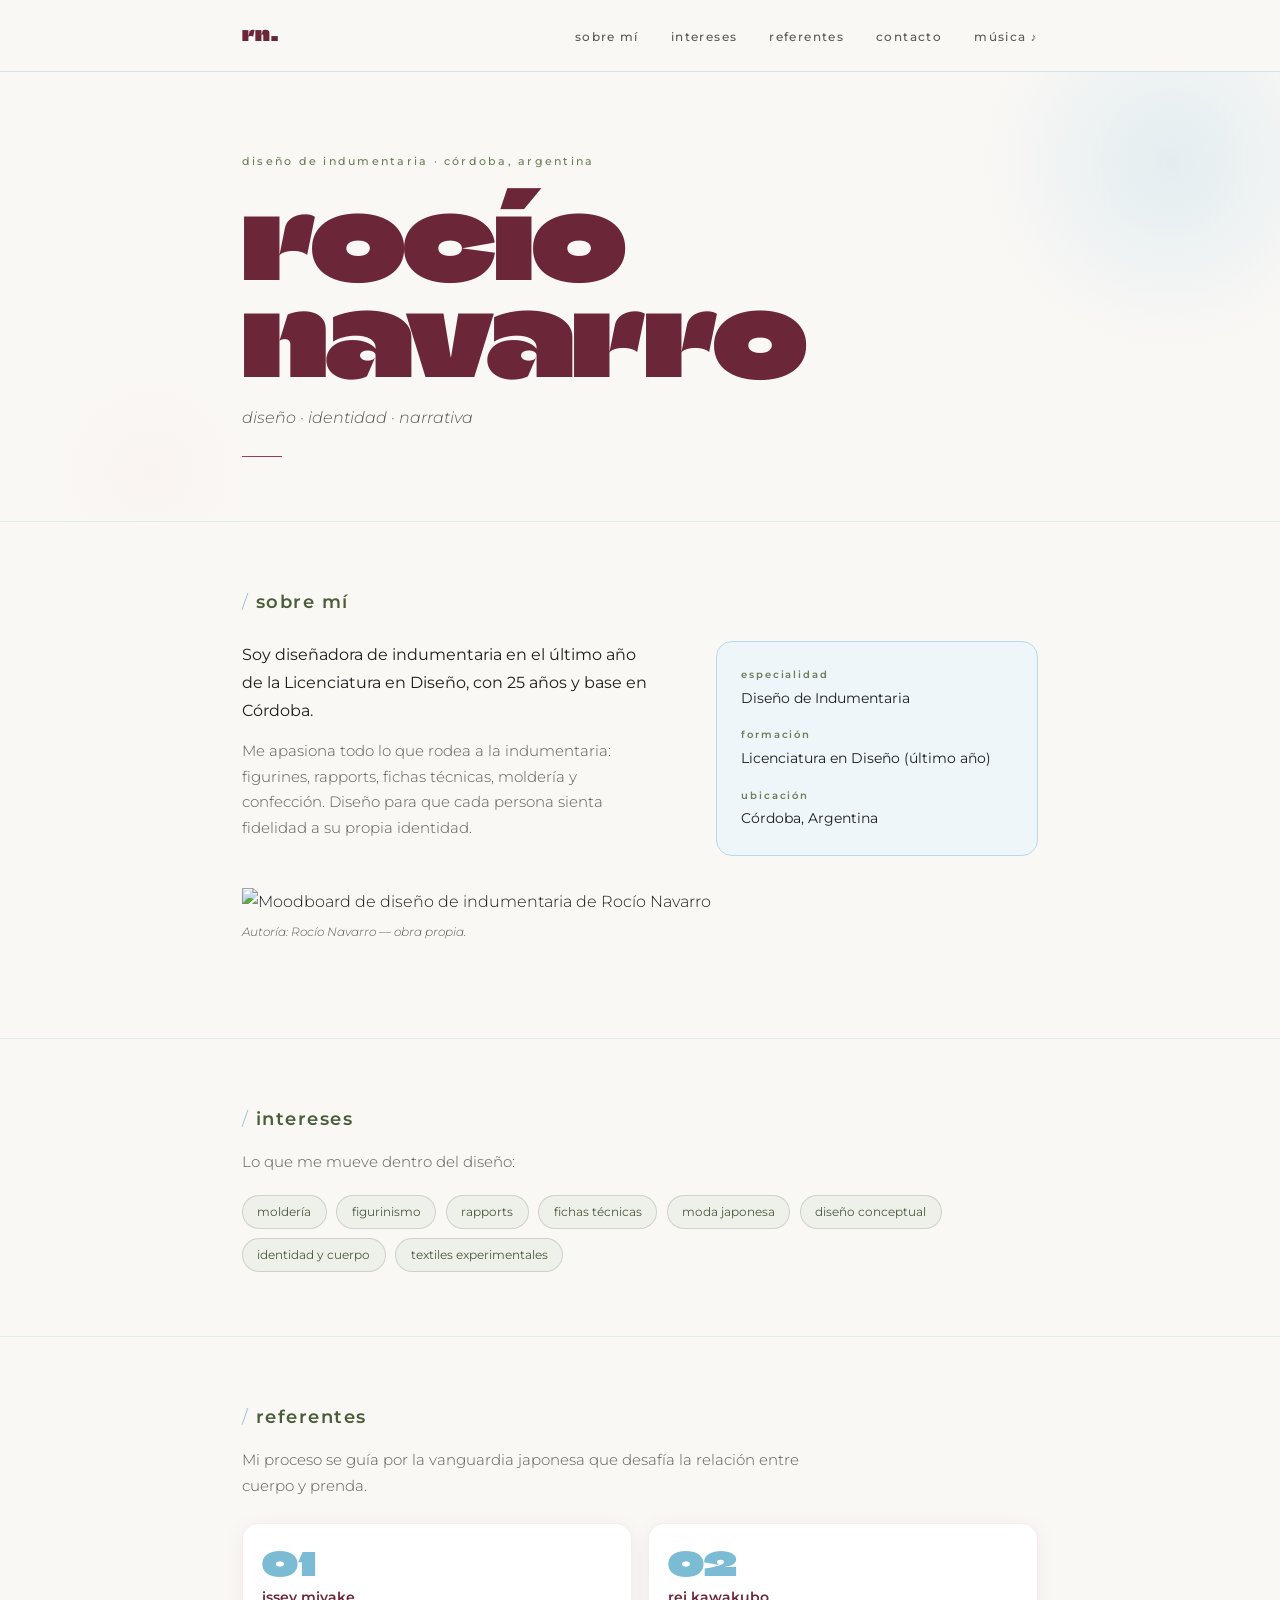
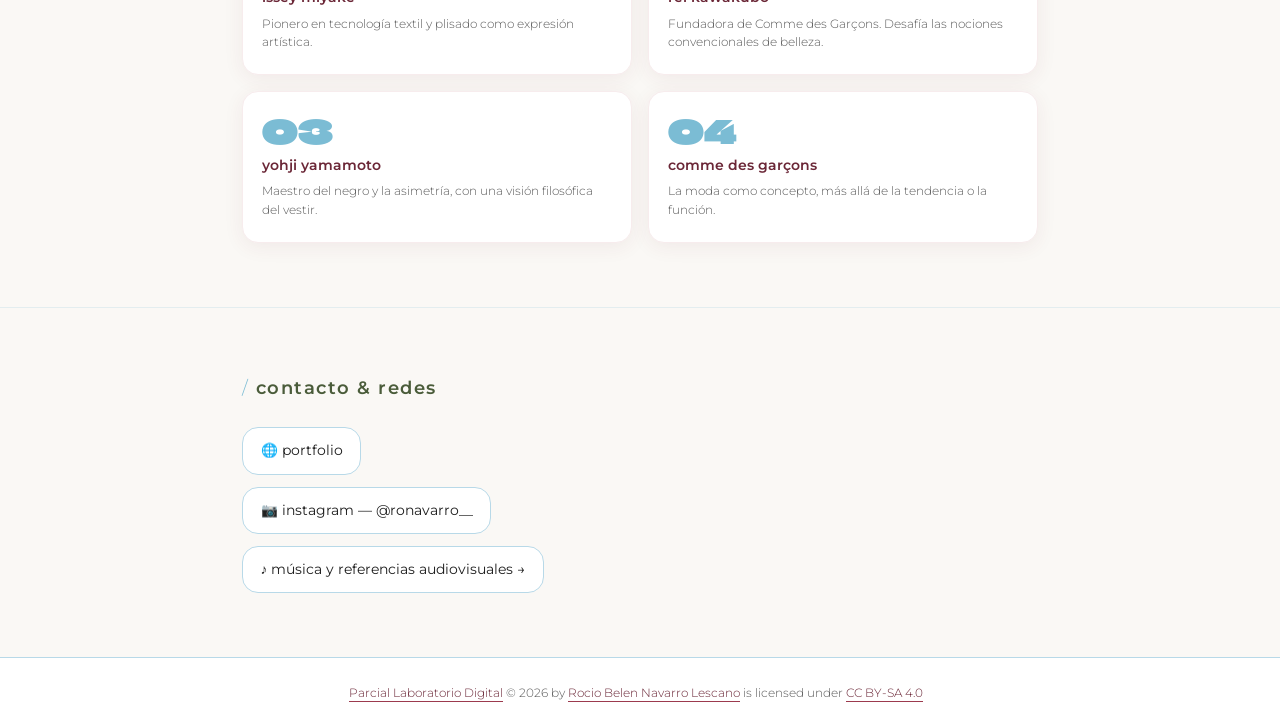
==== index.html @ 69ab8618 "publish" ====
<!DOCTYPE html>
<html lang="es">
<head>
  <meta charset="UTF-8" />
  <meta name="viewport" content="width=device-width, initial-scale=1.0" />
  <meta name="description" content="Portfolio de Rocío Navarro, diseñadora de indumentaria de Córdoba." />
  <title>Rocío Navarro — Diseño de Indumentaria</title>
  <link rel="stylesheet" href="style.css" />
  <link rel="license" href="https://creativecommons.org/licenses/by-nc-sa/4.0/" />
</head>
<body>
 
  <!-- NAV -->
  <nav aria-label="Navegación principal">
    <div class="contenedor nav-inner">
      <a href="index.html" class="nav-marca">rn.</a>
      <ul class="nav-links">
        <li><a href="#sobre-mi">sobre mí</a></li>
        <li><a href="#intereses">intereses</a></li>
        <li><a href="#referentes">referentes</a></li>
        <li><a href="#contacto">contacto</a></li>
        <li><a href="media.html">música ♪</a></li>
      </ul>
    </div>
  </nav>
 
  <!-- HERO -->
  <header>
    <div class="hero-blob hero-blob-1" aria-hidden="true"></div>
    <div class="hero-blob hero-blob-2" aria-hidden="true"></div>
    <div class="contenedor">
      <span class="hero-label">diseño de indumentaria · córdoba, argentina</span>
      <h1>rocío<br>navarro</h1>
      <p class="hero-sub">diseño · identidad · narrativa</p>
      <div class="hero-linea"></div>
    </div>
  </header>
 
  <main>
 
    <!-- SOBRE MÍ -->
    <section id="sobre-mi" aria-labelledby="t-sobre">
      <div class="contenedor">
        <h2 id="t-sobre">sobre mí</h2>
 
        <div class="sobre-grid">
          <div>
            <p class="lead">
              Soy diseñadora de indumentaria en el último año de la Licenciatura en Diseño, con 25 años y base en Córdoba.
            </p>
            <p>
              Me apasiona todo lo que rodea a la indumentaria: figurines, rapports, fichas técnicas, moldería y confección. Diseño para que cada persona sienta fidelidad a su propia identidad.
            </p>
          </div>
 
          <div class="datos-card" aria-label="Datos rápidos">
            <div class="dato">
              <span class="dato-label">especialidad</span>
              <span class="dato-valor">Diseño de Indumentaria</span>
            </div>
            <div class="dato">
              <span class="dato-label">formación</span>
              <span class="dato-valor">Licenciatura en Diseño (último año)</span>
            </div>
            <div class="dato">
              <span class="dato-label">ubicación</span>
              <span class="dato-valor">Córdoba, Argentina</span>
            </div>
          </div>
        </div>
 
        <!-- IMAGEN -->
        <figure class="imagen-wrapper">
          <img
            src="imagenes/moodboard diseño.jpg"
            alt="Moodboard de diseño de indumentaria de Rocío Navarro"
            class="imagen-moodboard de diseño"
            width="860" height="480"
            loading="lazy"
          />
          <figcaption>
            Autoría: Rocío Navarro — obra propia.
            <!-- Si usás imagen de Wikimedia Commons reemplazá con: Autor, Título, Wikimedia Commons, licencia. -->
          </figcaption>
        </figure>
 
      </div>
    </section>
 
    <!-- INTERESES -->
    <section id="intereses" aria-labelledby="t-int">
      <div class="contenedor">
        <h2 id="t-int">intereses</h2>
        <p>Lo que me mueve dentro del diseño:</p>
        <div class="tags" role="list">
          <span class="tag" role="listitem">moldería</span>
          <span class="tag" role="listitem">figurinismo</span>
          <span class="tag" role="listitem">rapports</span>
          <span class="tag" role="listitem">fichas técnicas</span>
          <span class="tag" role="listitem">moda japonesa</span>
          <span class="tag" role="listitem">diseño conceptual</span>
          <span class="tag" role="listitem">identidad y cuerpo</span>
          <span class="tag" role="listitem">textiles experimentales</span>
        </div>
      </div>
    </section>
 
    <!-- REFERENTES -->
    <section id="referentes" aria-labelledby="t-ref">
      <div class="contenedor">
        <h2 id="t-ref">referentes</h2>
        <p>Mi proceso se guía por la vanguardia japonesa que desafía la relación entre cuerpo y prenda.</p>
        <ul class="ref-grid">
          <li class="ref-card">
            <span class="ref-num">01</span>
            <span class="ref-nombre">issey miyake</span>
            <p class="ref-desc">Pionero en tecnología textil y plisado como expresión artística.</p>
          </li>
          <li class="ref-card">
            <span class="ref-num">02</span>
            <span class="ref-nombre">rei kawakubo</span>
            <p class="ref-desc">Fundadora de Comme des Garçons. Desafía las nociones convencionales de belleza.</p>
          </li>
          <li class="ref-card">
            <span class="ref-num">03</span>
            <span class="ref-nombre">yohji yamamoto</span>
            <p class="ref-desc">Maestro del negro y la asimetría, con una visión filosófica del vestir.</p>
          </li>
          <li class="ref-card">
            <span class="ref-num">04</span>
            <span class="ref-nombre">comme des garçons</span>
            <p class="ref-desc">La moda como concepto, más allá de la tendencia o la función.</p>
          </li>
        </ul>
      </div>
    </section>
 
    <!-- CONTACTO -->
    <section id="contacto" aria-labelledby="t-con">
      <div class="contenedor">
        <h2 id="t-con">contacto &amp; redes</h2>
        <ul class="redes-lista">
          <li class="red-item">
            <a href="https://navarrorocio.wixsite.com/portfolio/sobre-m%C3%AD" target="_blank" rel="noopener noreferrer">
              🌐 portfolio
            </a>
          </li>
          <li class="red-item">
            <a href="https://www.instagram.com/ronavarro__?igsh=MW1ydWlncG5xemR0cw%3D%3D&utm_source=qr" target="_blank" rel="noopener noreferrer">
              📷 instagram — @ronavarro__
            </a>
          </li>
          <li class="red-item">
            <a href="media.html">♪ música y referencias audiovisuales →</a>
          </li>
        </ul>
 

 
      </div>
    </section>
 
  </main>
 
  <footer>
    <div class="contenedor">
      <p><a href="https://example.com">Parcial Laboratorio Digital</a> © 2026 by <a href="https://example.com">Rocio Belen Navarro Lescano</a> is licensed under <a href="https://creativecommons.org/licenses/by-sa/4.0/">CC BY-SA 4.0</a><img src="https://mirrors.creativecommons.org/presskit/icons/cc.svg" alt="" style="max-width: 1em;max-height:1em;margin-left: .2em;"><img src="https://mirrors.creativecommons.org/presskit/icons/by.svg" alt="" style="max-width: 1em;max-height:1em;margin-left: .2em;"><img src="https://mirrors.creativecommons.org/presskit/icons/sa.svg" alt="" style="max-width: 1em;max-height:1em;margin-left: .2em;"></p>
    </div>
  </footer>
 
</body>
</html>
---- style.css ----
/* ============================================
   ROCÍO NAVARRO — Portfolio CSS v2
   Fuentes: Climate Crisis (display) + Montserrat
   Paleta: bordo, verde musgo, celeste cielo
   ============================================ */
 
@import url('https://fonts.googleapis.com/css2?family=Climate+Crisis&family=Montserrat:ital,wght@0,300;0,400;0,500;0,600;1,300;1,400&display=swap');
 
/* === VARIABLES === */
:root {
  --bordo: #6B2737;
  --bordo-claro: #9C3A4E;
  --bordo-suave: #f7eced;
  --musgo: #4A5C3A;
  --musgo-claro: #6B7F58;
  --musgo-suave: #eef0ea;
  --celeste: #7BBCD4;
  --celeste-claro: #B8D9E8;
  --celeste-suave: #EEF6FA;
  --crema: #FAF8F5;
  --texto: #1e1e1e;
  --texto-suave: #5a5a5a;
  --blanco: #ffffff;
 
  --font-display: 'Climate Crisis', sans-serif;
  --font-body: 'Montserrat', sans-serif;
 
  --radio: 4px;
  --radio-grande: 16px;
  --sombra: 0 4px 20px rgba(107, 39, 55, 0.07);
  --sombra-hover: 0 8px 32px rgba(107, 39, 55, 0.13);
}
 
/* === RESET === */
*, *::before, *::after { box-sizing: border-box; margin: 0; padding: 0; }
html { scroll-behavior: smooth; }
 
body {
  background-color: var(--crema);
  color: var(--texto);
  font-family: var(--font-body);
  font-weight: 300;
  font-size: 1rem;
  line-height: 1.7;
  -webkit-font-smoothing: antialiased;
}
 
/* === TIPOGRAFÍA === */
 
h1 {
  font-family: var(--font-display);
  font-size: clamp(3rem, 8vw, 6.5rem);
  line-height: 0.95;
  color: var(--bordo);
  letter-spacing: -0.02em;
  text-transform: lowercase;
}
 
h2 {
  font-family: var(--font-body);
  font-weight: 600;
  font-size: clamp(1rem, 2vw, 1.15rem);
  color: var(--musgo);
  letter-spacing: 0.08em;
  text-transform: lowercase;
  margin-bottom: 1rem;
}
 
h2::before {
  content: '/ ';
  color: var(--celeste);
  font-weight: 300;
}
 
p {
  font-family: var(--font-body);
  font-size: 0.92rem;
  line-height: 1.75;
  color: var(--texto-suave);
  max-width: 58ch;
  margin-bottom: 0.85rem;
  font-weight: 300;
}
 
p:last-child { margin-bottom: 0; }
 
p.lead {
  font-size: 1rem;
  font-weight: 400;
  color: var(--texto);
  max-width: 52ch;
}
 
a {
  color: var(--bordo);
  text-decoration: none;
  border-bottom: 1px solid var(--bordo-claro);
  padding-bottom: 1px;
  transition: color 0.2s, border-color 0.2s;
}
a:hover {
  color: var(--musgo);
  border-color: var(--musgo);
}
 
/* === LAYOUT === */
 
.contenedor {
  max-width: 860px;
  margin: 0 auto;
  padding: 0 2rem;
}
 
/* === NAV === */
 
nav {
  padding: 1.25rem 0;
  border-bottom: 1px solid rgba(123,188,212,0.3);
  position: sticky;
  top: 0;
  background: rgba(250,248,245,0.92);
  backdrop-filter: blur(10px);
  z-index: 100;
}
 
.nav-inner {
  display: flex;
  justify-content: space-between;
  align-items: center;
}
 
.nav-marca {
  font-family: var(--font-display);
  font-size: 1.1rem;
  color: var(--bordo);
  border-bottom: none;
  letter-spacing: 0.02em;
}
.nav-marca:hover { color: var(--bordo); border-bottom: none; }
 
.nav-links {
  display: flex;
  gap: 2rem;
  list-style: none;
}
 
.nav-links a {
  font-size: 0.72rem;
  font-weight: 500;
  letter-spacing: 0.12em;
  text-transform: lowercase;
  color: var(--texto-suave);
  border-bottom: none;
  transition: color 0.2s;
}
.nav-links a:hover { color: var(--bordo); border-bottom: none; }
 
/* === HERO === */
 
header {
  padding: 5rem 0 4rem;
  border-bottom: 1px solid rgba(123,188,212,0.2);
  position: relative;
  overflow: hidden;
}
 
.hero-blob {
  position: absolute;
  border-radius: 50%;
  pointer-events: none;
  opacity: 0.35;
}
.hero-blob-1 {
  width: 380px; height: 380px;
  top: -100px; right: -80px;
  background: radial-gradient(circle, var(--celeste-claro), transparent 70%);
}
.hero-blob-2 {
  width: 220px; height: 220px;
  bottom: -60px; left: 40px;
  background: radial-gradient(circle, var(--bordo-suave), transparent 70%);
}
 
.hero-label {
  font-size: 0.7rem;
  font-weight: 500;
  letter-spacing: 0.2em;
  text-transform: lowercase;
  color: var(--musgo-claro);
  margin-bottom: 1.2rem;
  display: block;
}
 
.hero-sub {
  font-family: var(--font-body);
  font-style: italic;
  font-weight: 300;
  font-size: 1rem;
  color: var(--texto-suave);
  margin-top: 1.2rem;
}
 
.hero-linea {
  width: 40px;
  height: 1px;
  background: var(--bordo-claro);
  margin-top: 1.5rem;
}
 
/* === SECCIONES === */
 
section {
  padding: 4rem 0;
  border-bottom: 1px solid rgba(123,188,212,0.18);
}
section:last-of-type { border-bottom: none; }
 
/* === SOBRE MÍ === */
 
.sobre-grid {
  display: grid;
  grid-template-columns: 1.3fr 1fr;
  gap: 3.5rem;
  align-items: start;
  margin-top: 1.5rem;
}
 
.datos-card {
  background: var(--celeste-suave);
  border: 1px solid var(--celeste-claro);
  border-radius: var(--radio-grande);
  padding: 1.5rem;
  display: flex;
  flex-direction: column;
  gap: 1rem;
}
 
.dato {
  display: flex;
  flex-direction: column;
  gap: 2px;
}
 
.dato-label {
  font-size: 0.65rem;
  font-weight: 600;
  letter-spacing: 0.18em;
  text-transform: lowercase;
  color: var(--musgo-claro);
}
 
.dato-valor {
  font-family: var(--font-body);
  font-size: 0.9rem;
  font-weight: 400;
  color: var(--texto);
}
 
/* === IMAGEN === */
 
.imagen-wrapper { margin: 2rem 0; }
 
.imagen-portfolio {
  width: 100%;
  height: auto;
  display: block;
  border-radius: var(--radio-grande);
  object-fit: cover;
  box-shadow: var(--sombra);
  transition: box-shadow 0.3s;
}
.imagen-portfolio:hover { box-shadow: var(--sombra-hover); }
 
figcaption {
  font-size: 0.72rem;
  color: var(--texto-suave);
  font-style: italic;
  margin-top: 0.6rem;
  line-height: 1.5;
}
 
/* === TAGS === */
 
.tags {
  display: flex;
  flex-wrap: wrap;
  gap: 0.6rem;
  margin-top: 1.2rem;
}
 
.tag {
  background: var(--musgo-suave);
  border: 1px solid rgba(74,92,58,0.2);
  border-radius: 100px;
  padding: 0.35rem 0.9rem;
  font-size: 0.75rem;
  font-weight: 400;
  color: var(--musgo);
  transition: background 0.2s, transform 0.2s;
  cursor: default;
}
.tag:hover {
  background: var(--musgo-claro);
  color: var(--blanco);
  transform: translateY(-1px);
}
 
/* === REFERENTES === */
 
.ref-grid {
  display: grid;
  grid-template-columns: repeat(2, 1fr);
  gap: 1rem;
  margin-top: 1.5rem;
  list-style: none;
}
 
.ref-card {
  background: var(--blanco);
  border: 1px solid var(--bordo-suave);
  border-radius: var(--radio-grande);
  padding: 1.4rem 1.2rem;
  transition: box-shadow 0.25s, transform 0.25s;
  box-shadow: var(--sombra);
}
.ref-card:hover {
  box-shadow: var(--sombra-hover);
  transform: translateY(-2px);
}
 
.ref-num {
  font-family: var(--font-display);
  font-size: 2rem;
  color: var(--celeste);
  display: block;
  line-height: 1;
  margin-bottom: 0.4rem;
}
 
.ref-nombre {
  font-family: var(--font-body);
  font-size: 0.9rem;
  font-weight: 600;
  color: var(--bordo);
  display: block;
  text-transform: lowercase;
}
 
.ref-desc {
  font-size: 0.75rem;
  color: var(--texto-suave);
  margin-top: 0.3rem;
  margin-bottom: 0;
  max-width: none;
  line-height: 1.55;
}
 
/* === REDES === */
 
.redes-lista {
  list-style: none;
  display: flex;
  flex-direction: column;
  gap: 0.75rem;
  margin-top: 1.5rem;
}
 
.red-item a {
  display: inline-flex;
  align-items: center;
  gap: 0.75rem;
  font-size: 0.85rem;
  font-weight: 400;
  color: var(--texto);
  border: 1px solid var(--celeste-claro);
  border-radius: var(--radio-grande);
  padding: 0.7rem 1.1rem;
  background: var(--blanco);
  text-decoration: none;
  transition: background 0.2s, border-color 0.2s, transform 0.2s;
}
.red-item a:hover {
  background: var(--celeste-suave);
  border-color: var(--celeste);
  color: var(--bordo);
  transform: translateX(4px);
}
 
/* === LICENCIA === */
 
.licencia {
  background: var(--bordo-suave);
  border: 1px solid rgba(107,39,55,0.12);
  border-radius: var(--radio-grande);
  padding: 1.2rem 1.4rem;
  margin-top: 2rem;
  display: flex;
  gap: 0.75rem;
  align-items: flex-start;
}
 
.licencia-icono { font-size: 1.4rem; flex-shrink: 0; line-height: 1.4; }
 
.licencia p {
  font-size: 0.75rem;
  color: var(--texto-suave);
  line-height: 1.55;
  margin: 0;
  max-width: none;
}
.licencia p a { font-size: 0.75rem; }
 
/* === FOOTER === */
 
footer {
  background: var(--blanco);
  border-top: 1px solid var(--celeste-claro);
  padding: 1.5rem 0;
  text-align: center;
}
 
footer p {
  font-size: 0.75rem;
  color: var(--texto-suave);
  margin: 0;
  max-width: none;
  text-align: center;
}
 
/* === MEDIA PAGE === */
 
.media-hero {
  background: var(--bordo);
  padding: 4rem 0 3rem;
  position: relative;
  overflow: hidden;
}
 
.media-hero::before {
  content: '';
  position: absolute;
  top: -80px; left: 50%;
  transform: translateX(-50%);
  width: 400px; height: 400px;
  border-radius: 50%;
  background: radial-gradient(circle, rgba(123,188,212,0.18), transparent 70%);
}
 
.media-hero h1 { color: var(--blanco); position: relative; z-index: 1; }
.media-hero .hero-sub { color: rgba(255,255,255,0.65); position: relative; z-index: 1; }
 
.embed-wrapper {
  margin: 3rem 0;
  display: flex;
  flex-direction: column;
  align-items: center;
  gap: 0.75rem;
}
 
.embed-wrapper iframe {
  border-radius: var(--radio-grande);
  box-shadow: var(--sombra);
}
 
.embed-atrib {
  font-size: 0.72rem;
  color: var(--texto-suave);
  font-style: italic;
  text-align: center;
  margin: 0;
  max-width: none;
}
 
/* === RESPONSIVE === */
 
@media (max-width: 680px) {
  .sobre-grid { grid-template-columns: 1fr; gap: 2rem; }
  .ref-grid { grid-template-columns: 1fr; }
  .nav-links { gap: 1rem; }
  h1 { font-size: 3rem; }
}
 
@media (max-width: 480px) {
  .contenedor { padding: 0 1rem; }
  .nav-links a { font-size: 0.65rem; letter-spacing: 0.08em; }
}
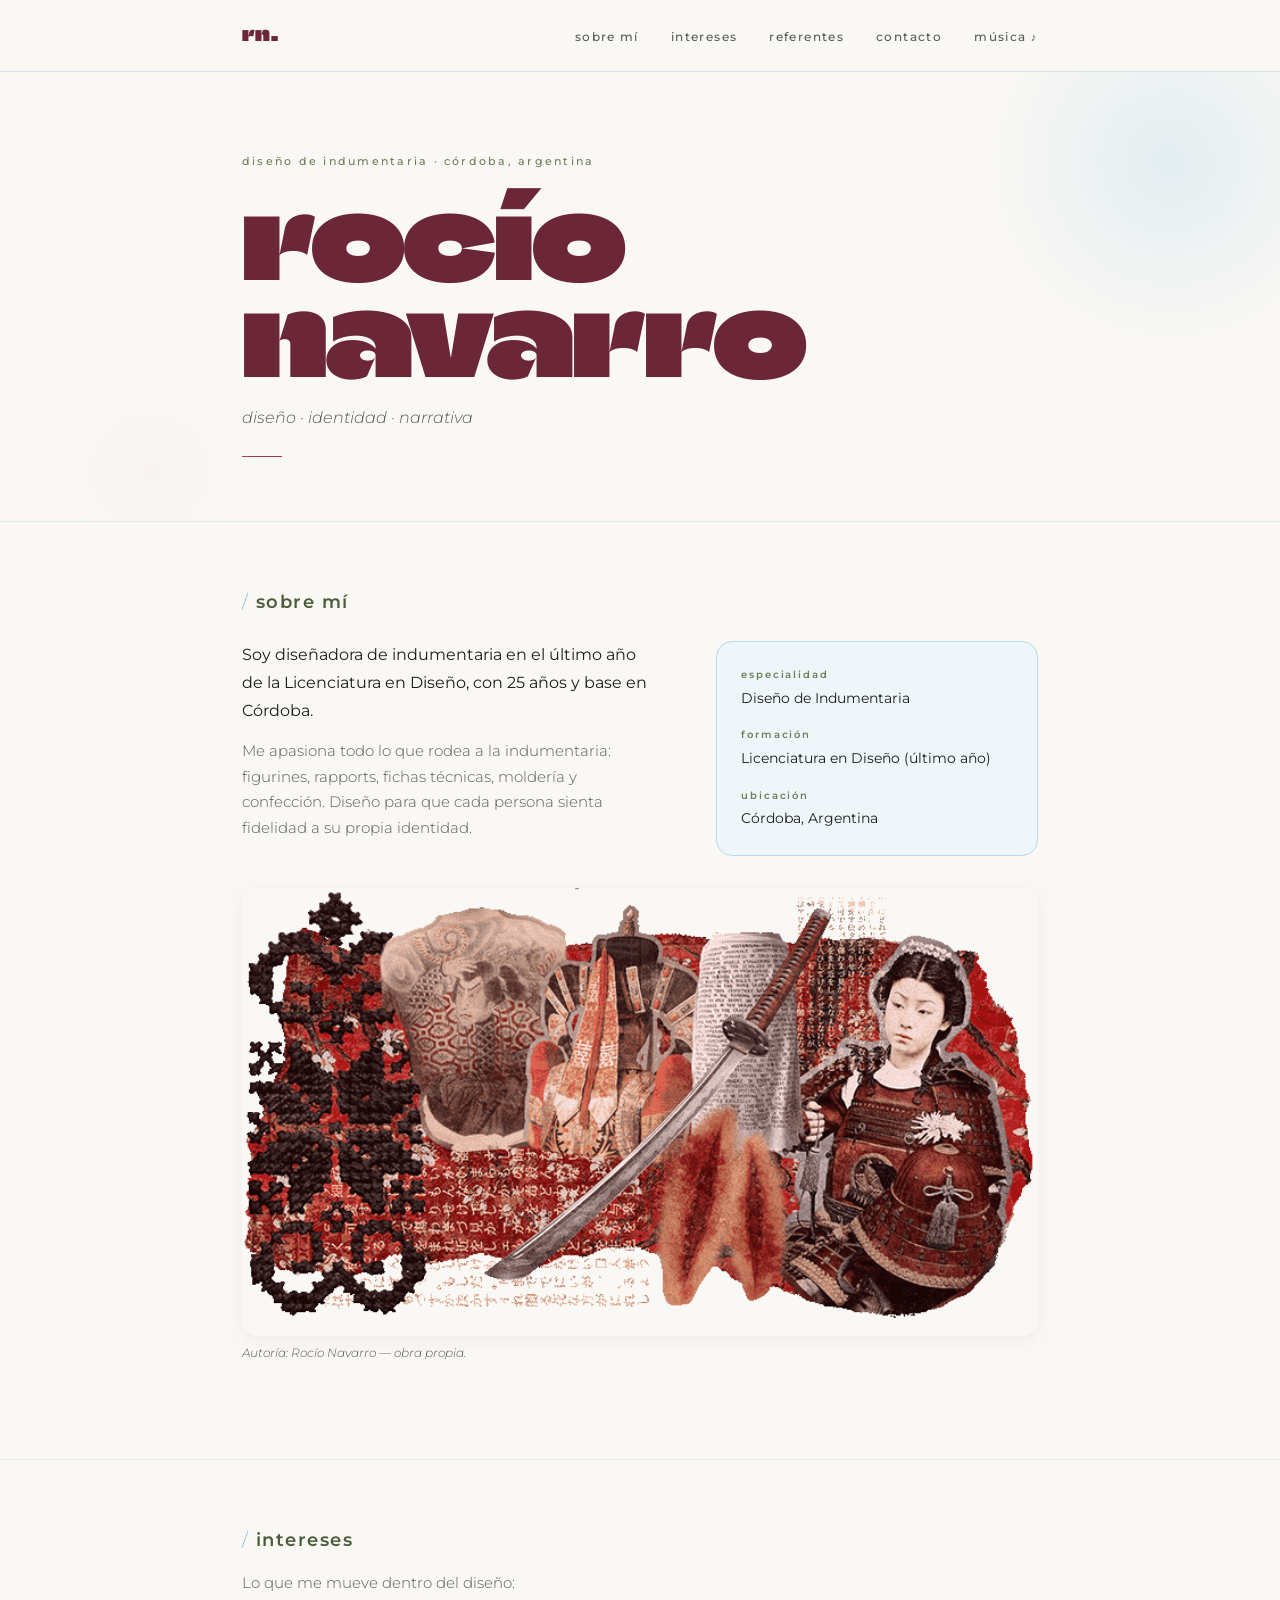
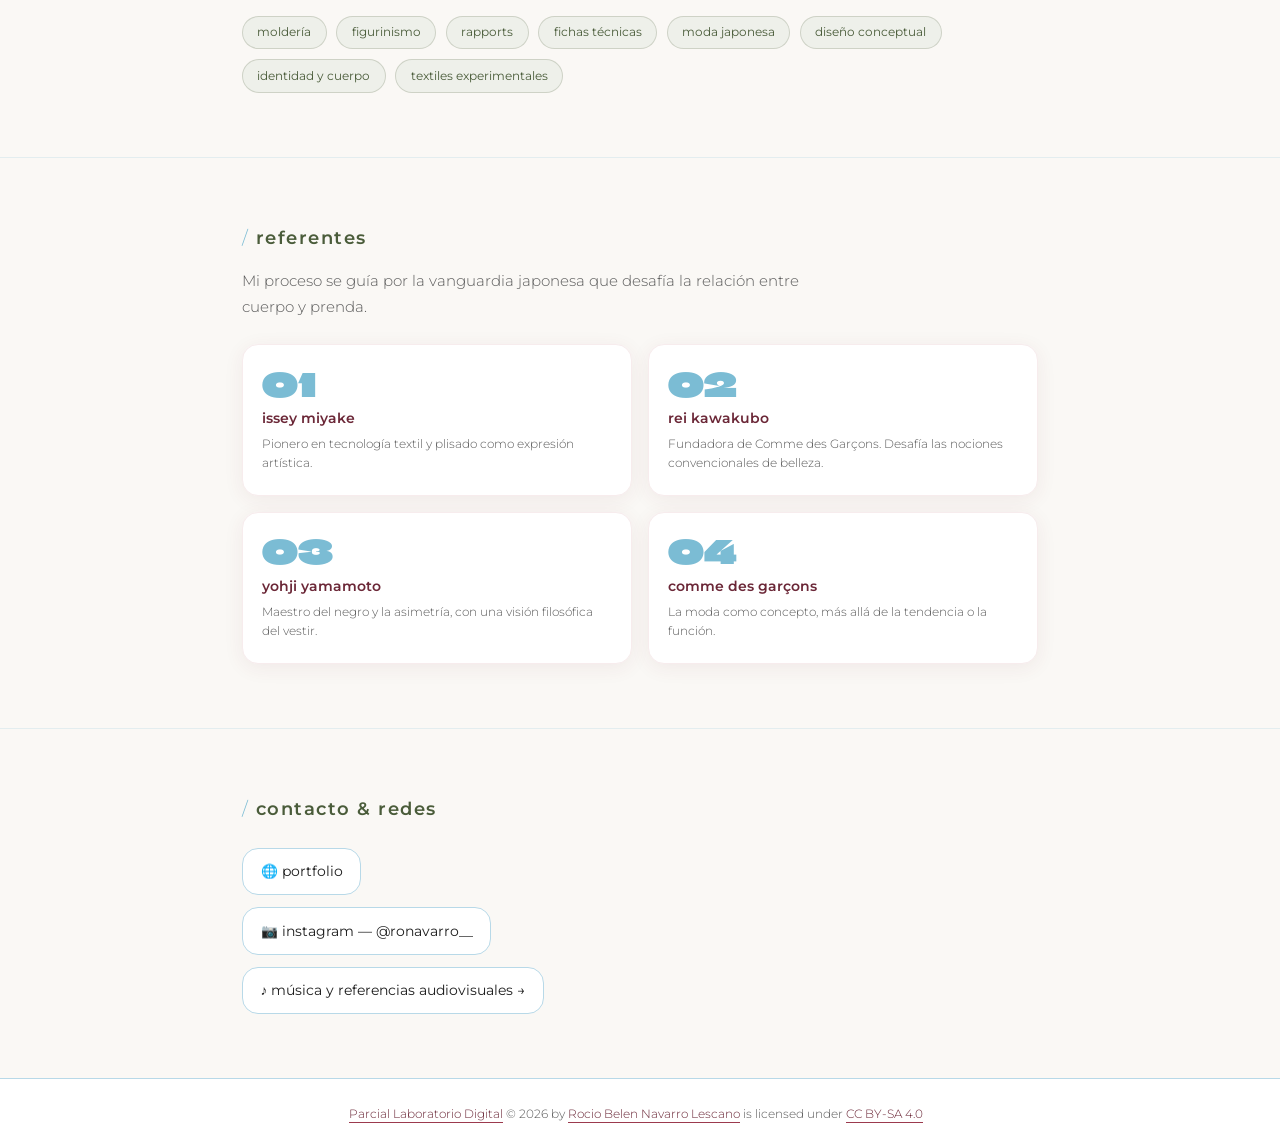
==== commit ba89a617: "commit" ====
--- a/index.html
+++ b/index.html
@@ -72,9 +72,9 @@
         <!-- IMAGEN -->
         <figure class="imagen-wrapper">
           <img
-            src="imagenes/moodboard diseño.jpg"
+            src="imagenes/moodboard diseño.png"
             alt="Moodboard de diseño de indumentaria de Rocío Navarro"
-            class="imagen-moodboard de diseño"
+            class="imagen-portfolio"
             width="860" height="480"
             loading="lazy"
           />
